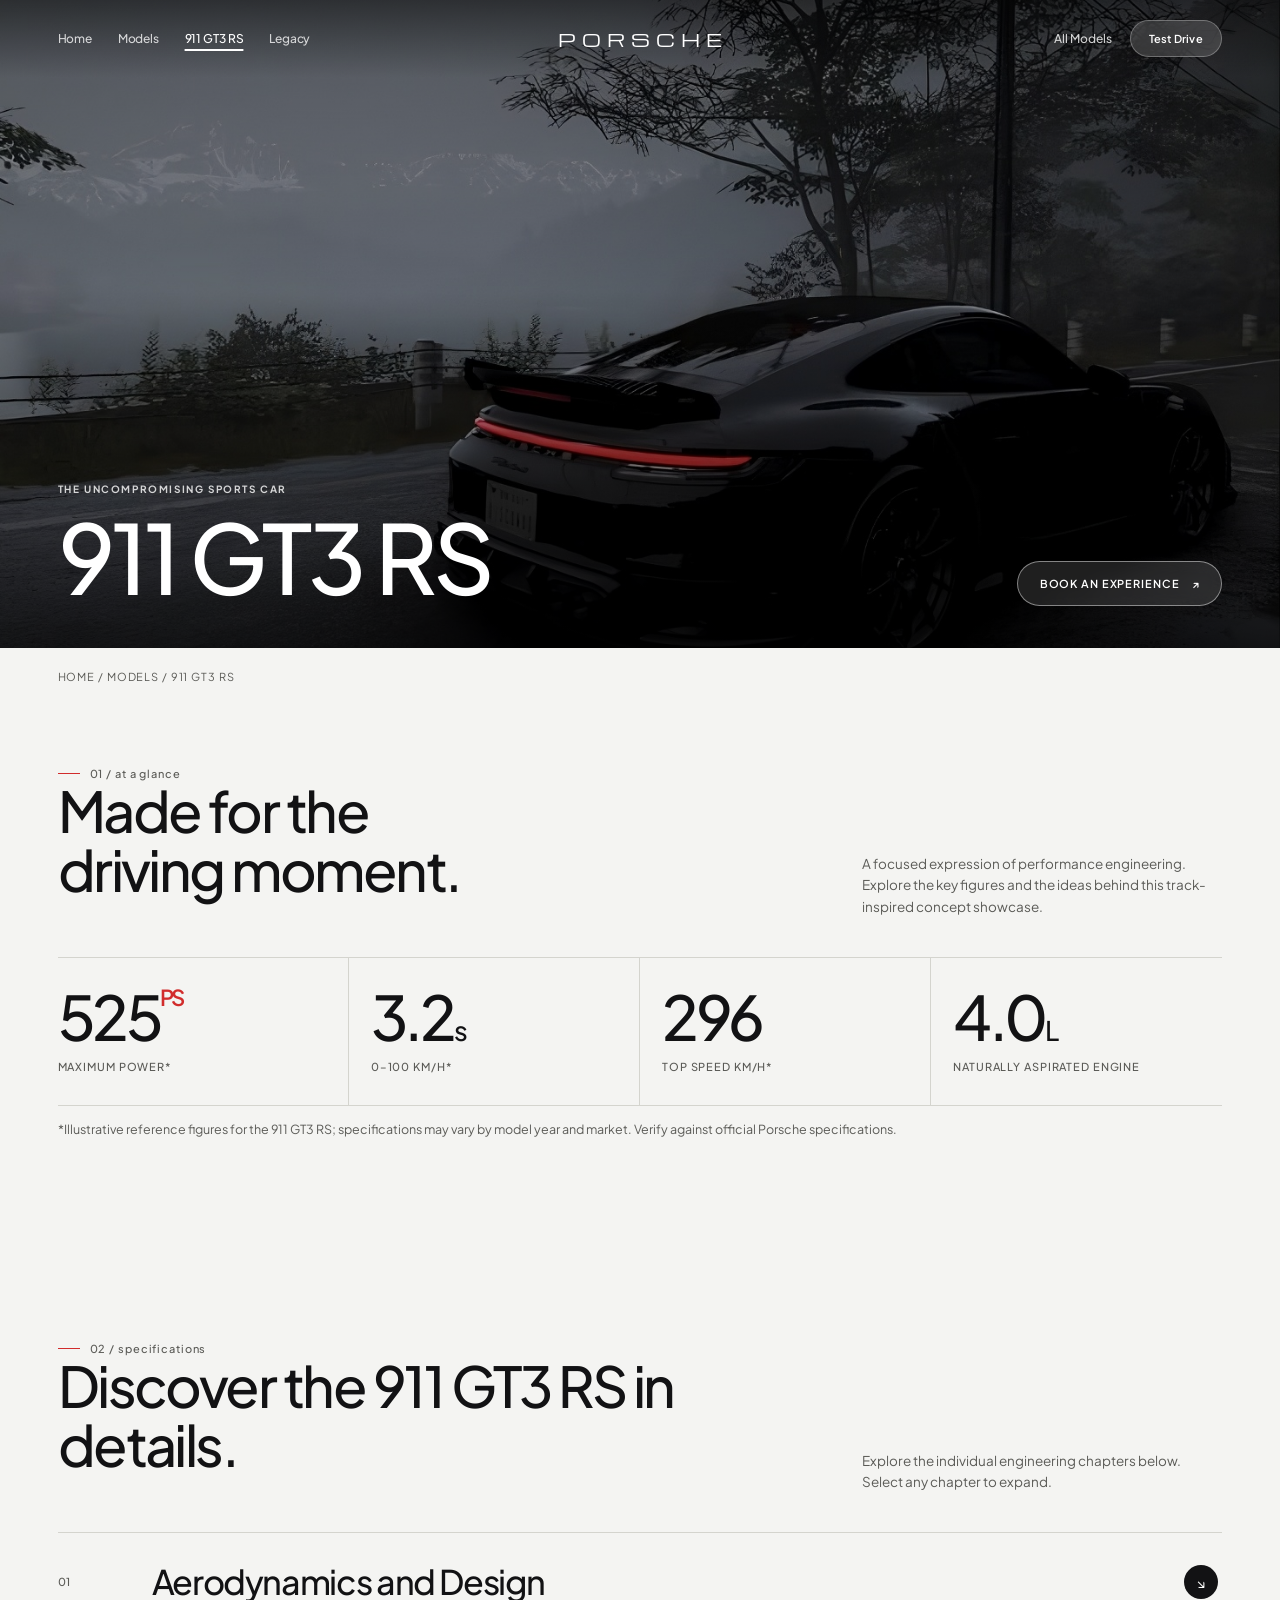
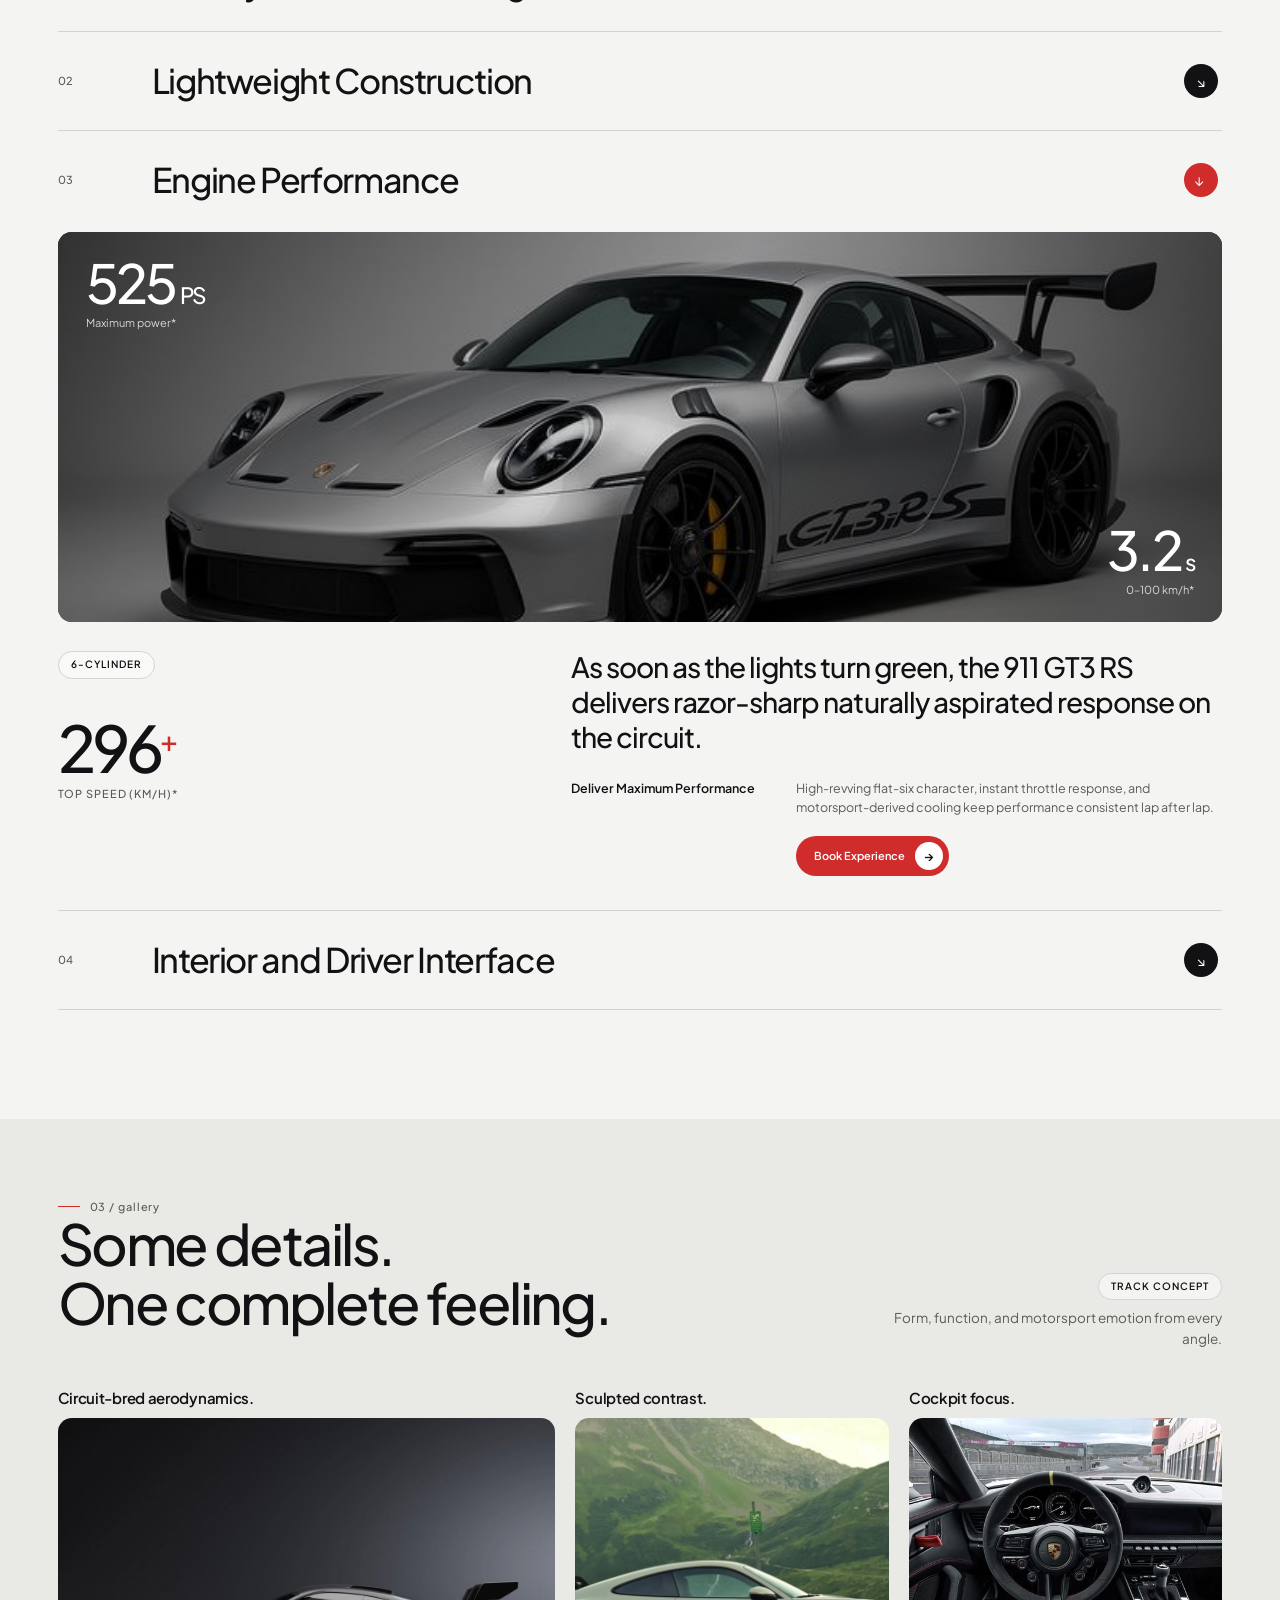
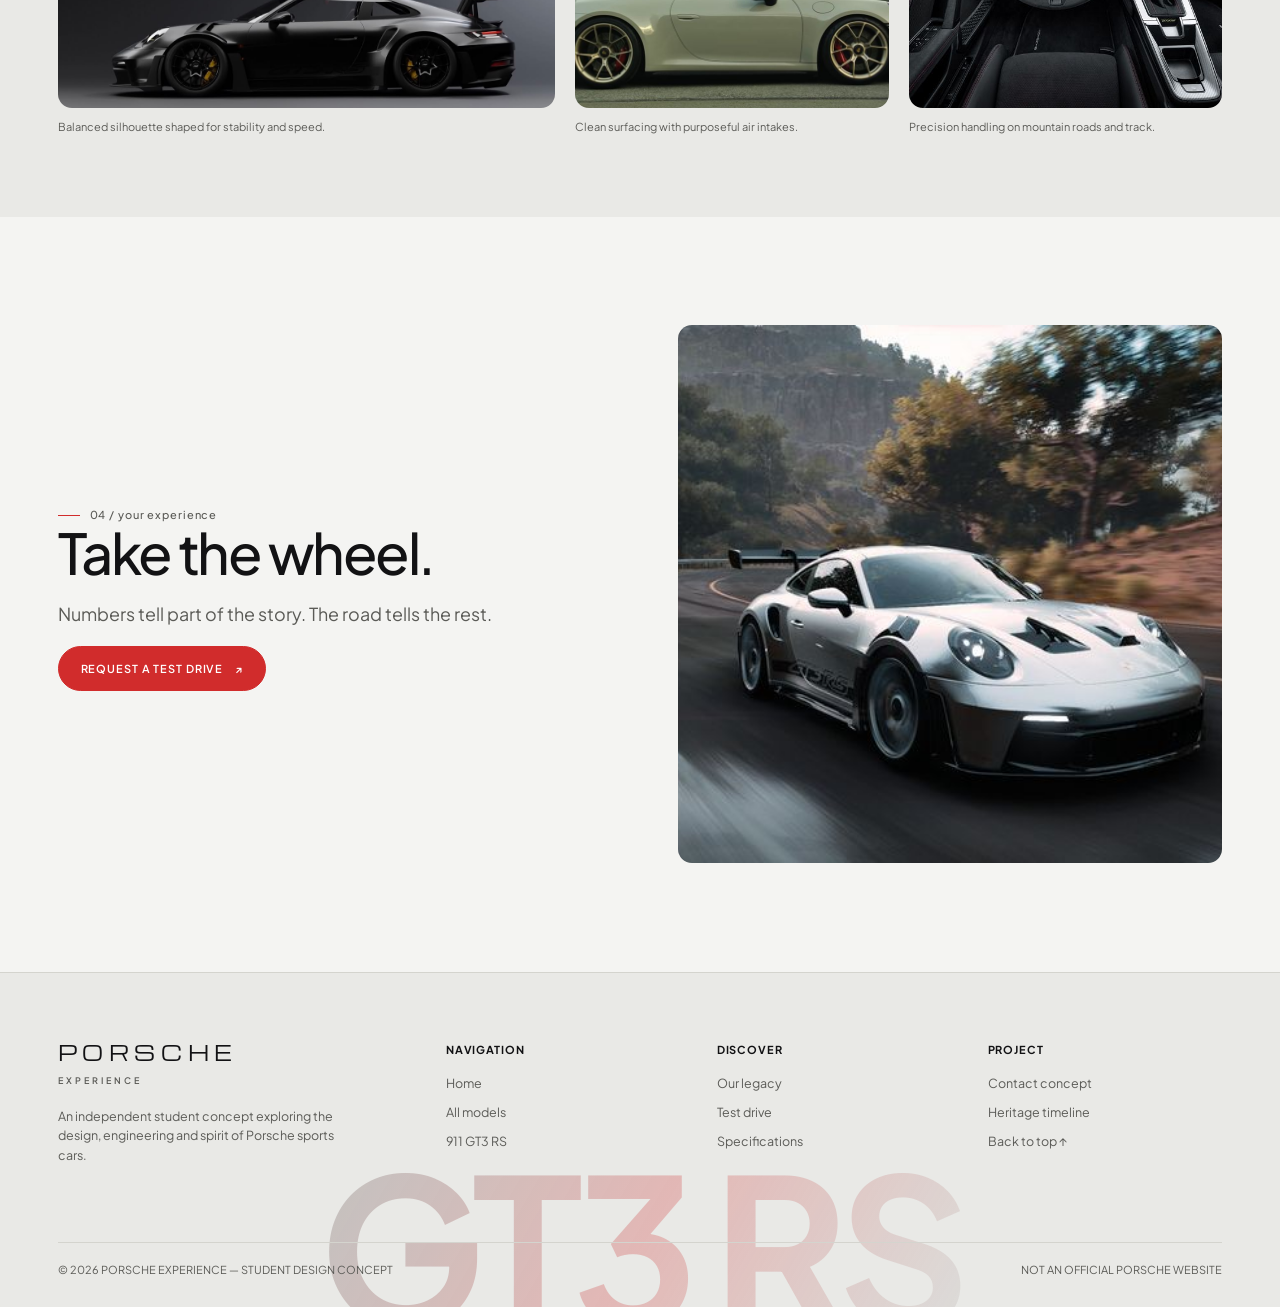
==== detail.html @ 3043c194 "first commit" ====
<!doctype html>
<html lang="en">

<head>
  <meta charset="utf-8">
  <meta name="viewport" content="width=device-width, initial-scale=1">
  <meta name="description" content="Explore the Porsche 911 GT3 RS concept showcase.">
  <title>911 GT3 RS — Porsche Experience</title>
  <link rel="preconnect" href="https://fonts.googleapis.com">
  <link rel="preconnect" href="https://fonts.gstatic.com" crossorigin>
  <link href="https://fonts.googleapis.com/css2?family=Michroma&family=Plus+Jakarta+Sans:wght@400;500;600;700&display=swap" rel="stylesheet">
  <link rel="stylesheet" href="css/style.css">
</head>

<body id="top">
  <header class="site-header site-header--overlay">
    <div class="container nav-inner">
      <nav class="nav-links" aria-label="Main navigation">
        <a href="index.html">Home</a>
        <a href="models.html">Models</a>
        <a href="detail.html" aria-current="page">911 GT3 RS</a>
        <a href="legacy.html">Legacy</a>
      </nav>
      <a class="brand" href="index.html" aria-label="Porsche Experience home">PORSCHE</a>
      <div class="nav-actions">
        <a class="nav-aux" href="models.html">All Models</a>
        <a class="nav-cta" href="test-drive.html">Test Drive</a>
      </div>
    </div>
  </header>

  <main>
    <section class="detail-hero">
      <img src="assets/car/thumbnail-911.jpeg"
        alt="Porsche 911 GT3 RS sports car">
      <div class="detail-hero-content">
        <div>
          <div class="eyebrow">The uncompromising sports car</div>
          <h1>911 GT3 RS</h1>
        </div>
        <a class="btn btn-outline-light" href="test-drive.html">Book an experience <span aria-hidden="true">↗</span></a>
      </div>
    </section>

    <div class="container breadcrumb">
      <a href="index.html">Home</a> / <a href="models.html">Models</a> / 911 GT3 RS
    </div>

    <section class="section-tight" id="specs">
      <div class="container">
        <div class="section-head">
          <div>
            <div class="kicker">01 / at a glance</div>
            <h2>Made for the<br>driving moment.</h2>
          </div>
          <p>A focused expression of performance engineering. Explore the key figures and the ideas behind this track-inspired concept showcase.</p>
        </div>

        <div class="spec-grid">
          <div class="spec">
            <div class="spec-value">525<sup>PS</sup></div>
            <div class="spec-label">Maximum power*</div>
          </div>
          <div class="spec">
            <div class="spec-value">3.2<span class="spec-unit">s</span></div>
            <div class="spec-label">0–100 km/h*</div>
          </div>
          <div class="spec">
            <div class="spec-value">296</div>
            <div class="spec-label">Top speed km/h*</div>
          </div>
          <div class="spec">
            <div class="spec-value">4.0<span class="spec-unit">L</span></div>
            <div class="spec-label">Naturally aspirated engine</div>
          </div>
        </div>
        <p class="small" style="margin-top:14px">*Illustrative reference figures for the 911 GT3 RS; specifications may vary by model year and market. Verify against official Porsche specifications.</p>
      </div>
    </section>

    <section class="section">
      <div class="container">
        <div class="section-head">
          <div>
            <div class="kicker">02 / specifications</div>
            <h2>Discover the 911 GT3 RS in details.</h2>
          </div>
          <p>Explore the individual engineering chapters below. Select any chapter to expand.</p>
        </div>

        <div class="chapter-list">
          <details class="chapter">
            <summary>
              <span class="chapter-num">01</span>
              <span class="chapter-title">Aerodynamics and Design</span>
              <span class="circle-link" aria-hidden="true">↘</span>
            </summary>
            <div class="chapter-body">
              <div class="chapter-split">
                <p>Purposeful surfaces, carefully managed airflow, and track-focused aerodynamic details work together to support stability and cornering confidence. Every line is shaped by function as much as form.</p>
                <img src="assets/car/911gt3.jpg"
                  alt="Sports car aerodynamics on open road">
              </div>
            </div>
          </details>

          <details class="chapter">
            <summary>
              <span class="chapter-num">02</span>
              <span class="chapter-title">Lightweight Construction</span>
              <span class="circle-link" aria-hidden="true">↘</span>
            </summary>
            <div class="chapter-body">
              <div class="chapter-split">
                <p>Weight-conscious engineering creates a direct, responsive connection between driver and chassis. Material choices balance structural rigidity with minimal mass.</p>
                <img src="assets/car/911gt3rs.jpg"
                  alt="Lightweight performance car exterior detail">
              </div>
            </div>
          </details>

          <details class="chapter" open>
            <summary>
              <span class="chapter-num">03</span>
              <span class="chapter-title">Engine Performance</span>
              <span class="circle-link" aria-hidden="true">↘</span>
            </summary>
            <div class="chapter-body">
              <div class="chapter-showcase-banner">
                <img src="assets/car/911.jpg"
                  alt="Porsche 911 GT3 RS performance showcase">
                <div class="banner-stat banner-stat--tl">
                  <div class="banner-stat-num">525<span>PS</span></div>
                  <div class="banner-stat-sub">Maximum power*</div>
                </div>
                <div class="banner-stat banner-stat--br">
                  <div class="banner-stat-num">3.2<span>s</span></div>
                  <div class="banner-stat-sub">0–100 km/h*</div>
                </div>
              </div>

              <div class="chapter-detail-grid">
                <div class="chapter-stat-col">
                  <div>
                    <span class="pill-tag">6-Cylinder</span>
                  </div>
                  <div>
                    <div class="big-metric">296<sup>+</sup></div>
                    <div class="spec-label">Top speed (km/h)*</div>
                  </div>
                </div>
                <div>
                  <h3 class="chapter-copy-headline">As soon as the lights turn green, the 911 GT3 RS delivers razor-sharp naturally aspirated response on the circuit.</h3>
                  <div class="chapter-copy-subgrid">
                    <div class="small" style="font-weight:600;color:var(--ink);">Deliver Maximum Performance</div>
                    <div>
                      <p>High-revving flat-six character, instant throttle response, and motorsport-derived cooling keep performance consistent lap after lap.</p>
                      <a class="btn-pill-arrow" href="test-drive.html">Book Experience <span class="badge-icon" aria-hidden="true">→</span></a>
                    </div>
                  </div>
                </div>
              </div>
            </div>
          </details>

          <details class="chapter">
            <summary>
              <span class="chapter-num">04</span>
              <span class="chapter-title">Interior and Driver Interface</span>
              <span class="circle-link" aria-hidden="true">↘</span>
            </summary>
            <div class="chapter-body">
              <div class="chapter-split">
                <p>A driver-focused cockpit places essential telemetry and drive-mode controls directly within reach, keeping attention where it belongs: on the apex.</p>
                  <img src="assets/car/interior.jpg"
                  alt="Sports car cockpit and steering wheel">
              </div>
            </div>
          </details>
        </div>
      </div>
    </section>

    <section class="section-tight section-surface">
      <div class="container">
        <div class="section-head">
          <div>
            <div class="kicker">03 / gallery</div>
            <h2>Some details.<br>One complete feeling.</h2>
          </div>
          <div style="text-align:right;">
            <span class="pill-tag">Track Concept</span>
            <p class="small" style="margin-top:8px;">Form, function, and motorsport emotion from every angle.</p>
          </div>
        </div>

        <div class="gallery-cards">
          <article class="gallery-card">
            <h3 class="gallery-card-title">Circuit-bred aerodynamics.</h3>
            <div class="gallery-media">
              <img src="assets/car/911gt3.jpg"
                alt="Porsche front three quarter view">
            </div>
            <p class="gallery-caption">Balanced silhouette shaped for stability and speed.</p>
          </article>

          <article class="gallery-card">
            <h3 class="gallery-card-title">Sculpted contrast.</h3>
            <div class="gallery-media">
              <img src="assets/car/911gt3rs.jpg"
                alt="Automotive bodywork detail">
            </div>
            <p class="gallery-caption">Clean surfacing with purposeful air intakes.</p>
          </article>

          <article class="gallery-card">
            <h3 class="gallery-card-title">Cockpit focus.</h3>
            <div class="gallery-media">
              <img src="assets/car/interior.jpg"
                alt="Sports car in motion">
            </div>
            <p class="gallery-caption">Precision handling on mountain roads and track.</p>
          </article>
        </div>
      </div>
    </section>

    <section class="section">
      <div class="container split">
        <div class="copy-block">
          <div class="kicker">04 / your experience</div>
          <h2>Take the wheel.</h2>
          <p class="lead">Numbers tell part of the story. The road tells the rest.</p>
          <a class="btn btn-red" href="test-drive.html">Request a test drive <span aria-hidden="true">↗</span></a>
        </div>
        <div class="split-image">
          <img src="assets/car/gt3rs.jpg"
            alt="Sports car on road">
        </div>
      </div>
    </section>
  </main>

  <footer class="site-footer">
    <div class="container">
      <div class="footer-top">
        <div>
          <div class="footer-brand">PORSCHE<span>EXPERIENCE</span></div>
          <p class="footer-about">An independent student concept exploring the design, engineering and spirit of Porsche sports cars.</p>
        </div>
        <div class="footer-col">
          <h4>Navigation</h4>
          <a href="index.html">Home</a>
          <a href="models.html">All models</a>
          <a href="detail.html">911 GT3 RS</a>
        </div>
        <div class="footer-col">
          <h4>Discover</h4>
          <a href="legacy.html">Our legacy</a>
          <a href="test-drive.html">Test drive</a>
          <a href="#specs">Specifications</a>
        </div>
        <div class="footer-col">
          <h4>Project</h4>
          <a href="test-drive.html">Contact concept</a>
          <a href="legacy.html">Heritage timeline</a>
          <a href="#top">Back to top ↑</a>
        </div>
      </div>
      <div class="footer-bottom">
        <span>© 2026 PORSCHE EXPERIENCE — STUDENT DESIGN CONCEPT</span>
        <span>NOT AN OFFICIAL PORSCHE WEBSITE</span>
      </div>
    </div>
    <div class="footer-watermark" aria-hidden="true">GT3 RS</div>
  </footer>
</body>

</html>
---- css/style.css ----
/* PORSCHE EXPERIENCE — Pure HTML5 + CSS3 Editorial System */
:root {
  --ink: #121214;
  --paper: #f4f4f2;
  --white: #ffffff;
  --surface: #e9e9e6;
  --surface-deep: #deded9;
  --muted: #5b5b57;
  --line: #d4d4ce;
  --red: #d12c2c;
  --red-hover: #b01e1e;
  --dark: #0e0e10;
  --container: 1380px;
  --gutter: clamp(20px, 4.5vw, 64px);
  --space: clamp(64px, 8.5vw, 118px);
  --radius-sm: 8px;
  --radius-md: 14px;
  --radius-lg: 18px;
  --font-sans: "Plus Jakarta Sans", -apple-system, BlinkMacSystemFont, "Segoe UI", Roboto, Helvetica, Arial, sans-serif;
  --font-brand: "Michroma", "Plus Jakarta Sans", Arial, sans-serif;
}

*,
*::before,
*::after {
  box-sizing: border-box;
}

html {
  scroll-behavior: smooth;
}

body {
  margin: 0;
  background: var(--paper);
  color: var(--ink);
  font-family: var(--font-sans);
  font-size: 15px;
  line-height: 1.58;
  -webkit-font-smoothing: antialiased;
  -moz-osx-font-smoothing: grayscale;
}

img {
  display: block;
  width: 100%;
  height: 100%;
  object-fit: cover;
}

a {
  color: inherit;
  text-decoration: none;
}

button,
input,
select,
textarea {
  font: inherit;
}

:focus-visible {
  outline: 2px solid var(--red);
  outline-offset: 3px;
}

.sr-only {
  position: absolute;
  width: 1px;
  height: 1px;
  padding: 0;
  margin: -1px;
  overflow: hidden;
  clip: rect(0, 0, 0, 0);
  white-space: nowrap;
  border: 0;
}

.container {
  width: min(100% - (var(--gutter) * 2), var(--container));
  margin-inline: auto;
}

/* Typography & Editorial Markers */
h1,
h2,
h3,
h4,
p {
  margin-top: 0;
}

h1,
h2,
h3 {
  font-weight: 500;
  letter-spacing: -0.045em;
  line-height: 1.04;
}

h1 {
  font-size: clamp(44px, 6.8vw, 96px);
  margin-bottom: 20px;
}

h2 {
  font-size: clamp(32px, 4.4vw, 58px);
  margin-bottom: 18px;
}

h3 {
  font-size: clamp(20px, 2.1vw, 28px);
  margin-bottom: 10px;
}

.lead {
  font-size: clamp(16px, 1.4vw, 19px);
  line-height: 1.52;
  max-width: 560px;
}

.small {
  font-size: 12.5px;
  color: var(--muted);
  line-height: 1.55;
}

.eyebrow {
  font-size: 10px;
  letter-spacing: 0.16em;
  text-transform: uppercase;
  color: var(--muted);
  font-weight: 700;
}

.kicker {
  display: inline-flex;
  align-items: center;
  gap: 10px;
  font-size: 11px;
  letter-spacing: 0.08em;
  text-transform: lowercase;
  color: var(--muted);
  font-weight: 500;
}

.kicker::before {
  content: "";
  width: 22px;
  height: 1px;
  background: var(--red);
}

.pill-tag {
  display: inline-flex;
  align-items: center;
  gap: 6px;
  padding: 5px 12px;
  border: 1px solid var(--line);
  border-radius: 99px;
  font-size: 10px;
  font-weight: 600;
  letter-spacing: 0.1em;
  text-transform: uppercase;
  color: var(--ink);
  background: rgba(255, 255, 255, 0.5);
}

.section {
  padding-block: var(--space);
}

.section-tight {
  padding-block: clamp(44px, 5.5vw, 76px);
}

.section-surface {
  background: var(--surface);
}

.section-head {
  display: flex;
  justify-content: space-between;
  align-items: flex-end;
  gap: 32px;
  margin-bottom: 40px;
}

.section-head p {
  max-width: 360px;
  margin: 0;
  color: var(--muted);
  font-size: 13.5px;
}

.section-meta-bar {
  display: flex;
  justify-content: space-between;
  align-items: center;
  gap: 16px;
  margin-bottom: 24px;
}

.rule {
  border: 0;
  border-top: 1px solid var(--line);
  margin: 0;
}

/* Header & Navigation (3-zone reference layout) */
.site-header {
  height: 78px;
  display: flex;
  align-items: center;
  z-index: 30;
  width: 100%;
}

.site-header--overlay {
  position: absolute;
  top: 0;
  left: 0;
  right: 0;
  background: linear-gradient(180deg, rgba(0, 0, 0, 0.45) 0%, transparent 100%);
  color: var(--white);
}

.site-header--light {
  position: sticky;
  top: 0;
  background: rgba(244, 244, 242, 0.9);
  backdrop-filter: blur(12px);
  -webkit-backdrop-filter: blur(12px);
  border-bottom: 1px solid var(--line);
  color: var(--ink);
}

.nav-inner {
  display: grid;
  grid-template-columns: 1fr auto 1fr;
  align-items: center;
  gap: 20px;
}

.nav-links {
  display: flex;
  align-items: center;
  gap: clamp(14px, 2vw, 26px);
}

.nav-links a {
  font-size: 12px;
  font-weight: 500;
  letter-spacing: -0.01em;
  opacity: 0.78;
  transition: opacity 0.2s, color 0.2s;
  white-space: nowrap;
}

.nav-links a:hover,
.nav-links a[aria-current="page"] {
  opacity: 1;
}

.site-header--light .nav-links a[aria-current="page"] {
  color: var(--red);
  font-weight: 600;
}

.site-header--overlay .nav-links a[aria-current="page"] {
  text-decoration: underline;
  text-underline-offset: 6px;
  text-decoration-thickness: 1.5px;
}

.brand {
  justify-self: center;
  font-family: var(--font-brand);
  font-size: clamp(14px, 1.5vw, 18px);
  font-weight: 400;
  letter-spacing: 0.34em;
  text-indent: 0.34em;
  text-transform: uppercase;
  white-space: nowrap;
  line-height: 1;
}

.nav-actions {
  justify-self: end;
  display: flex;
  align-items: center;
  gap: 18px;
}

.nav-aux {
  font-size: 12px;
  font-weight: 500;
  opacity: 0.8;
  transition: opacity 0.2s;
}

.nav-aux:hover {
  opacity: 1;
}

.nav-cta {
  display: inline-flex;
  align-items: center;
  gap: 8px;
  font-size: 11px;
  font-weight: 600;
  letter-spacing: 0.02em;
  padding: 9px 18px;
  border-radius: 99px;
  transition: background 0.2s, color 0.2s, border-color 0.2s;
  white-space: nowrap;
}

.site-header--overlay .nav-cta {
  background: rgba(255, 255, 255, 0.16);
  backdrop-filter: blur(10px);
  -webkit-backdrop-filter: blur(10px);
  border: 1px solid rgba(255, 255, 255, 0.28);
  color: var(--white);
}

.site-header--overlay .nav-cta:hover {
  background: var(--white);
  color: var(--ink);
}

.site-header--light .nav-cta {
  background: var(--ink);
  border: 1px solid var(--ink);
  color: var(--white);
}

.site-header--light .nav-cta:hover {
  background: var(--red);
  border-color: var(--red);
}

/* Buttons & Circular Badges */
.btn {
  display: inline-flex;
  align-items: center;
  justify-content: center;
  gap: 12px;
  padding: 13px 22px;
  border: 1px solid var(--ink);
  border-radius: 99px;
  font-size: 11px;
  letter-spacing: 0.08em;
  text-transform: uppercase;
  font-weight: 600;
  cursor: pointer;
  transition: background 0.2s, color 0.2s, border-color 0.2s, transform 0.2s;
}

.btn-dark {
  background: var(--ink);
  color: var(--white);
}

.btn-dark:hover {
  background: var(--red);
  border-color: var(--red);
}

.btn-outline-light {
  background: rgba(255, 255, 255, 0.12);
  backdrop-filter: blur(8px);
  -webkit-backdrop-filter: blur(8px);
  border-color: rgba(255, 255, 255, 0.45);
  color: var(--white);
}

.btn-outline-light:hover {
  background: var(--white);
  border-color: var(--white);
  color: var(--ink);
}

.btn-red {
  background: var(--red);
  border-color: var(--red);
  color: var(--white);
}

.btn-red:hover {
  background: var(--red-hover);
  border-color: var(--red-hover);
}

.btn-pill-arrow {
  display: inline-flex;
  align-items: center;
  gap: 10px;
  padding: 6px 6px 6px 18px;
  border-radius: 99px;
  font-size: 11px;
  font-weight: 600;
  background: var(--red);
  color: var(--white);
  transition: background 0.2s;
}

.btn-pill-arrow:hover {
  background: var(--red-hover);
}

.btn-pill-arrow .badge-icon {
  width: 28px;
  height: 28px;
  border-radius: 50%;
  background: var(--white);
  color: var(--ink);
  display: grid;
  place-items: center;
  font-size: 13px;
}

.text-link-light {
  display: inline-flex;
  align-items: center;
  gap: 8px;
  font-size: 12.5px;
  font-weight: 600;
  color: var(--white);
  padding-bottom: 4px;
  border-bottom: 1px solid rgba(255, 255, 255, 0.7);
  transition: border-color 0.2s, opacity 0.2s;
}

.text-link-light:hover {
  border-color: var(--white);
  opacity: 0.85;
}

.circle-link {
  width: 40px;
  height: 40px;
  border-radius: 50%;
  display: inline-grid;
  place-items: center;
  background: var(--ink);
  color: var(--white);
  font-size: 16px;
  flex-shrink: 0;
  transition: background 0.2s, transform 0.2s;
}

.circle-link:hover {
  background: var(--red);
  transform: rotate(45deg);
}

/* Home Hero (Reference Left Panel) */
.hero {
  position: relative;
  min-height: clamp(640px, 94svh, 880px);
  background: var(--dark);
  color: var(--white);
  overflow: hidden;
  display: flex;
  flex-direction: column;
  justify-content: space-between;
}

.hero > img,
.hero-video {
  position: absolute;
  inset: 0;
  width: 100%;
  height: 100%;
  object-fit: cover;
  object-position: center 56%;
  pointer-events: none;
  z-index: 0;
}

.hero::after {
  content: "";
  position: absolute;
  inset: 0;
  z-index: 1;
  background:
    linear-gradient(180deg, rgba(0, 0, 0, 0.48) 0%, rgba(0, 0, 0, 0.14) 42%, rgba(0, 0, 0, 0.86) 100%),
    linear-gradient(90deg, rgba(0, 0, 0, 0.5) 0%, transparent 62%);
}

.hero-inner {
  position: relative;
  z-index: 2;
  width: min(100% - (var(--gutter) * 2), var(--container));
  margin-inline: auto;
  padding: 112px 0 32px;
  flex: 1;
  display: flex;
  flex-direction: column;
  justify-content: space-between;
}

.hero-top {
  max-width: 680px;
}

.hero-top h1 {
  font-size: clamp(46px, 6.4vw, 88px);
  font-weight: 500;
  letter-spacing: -0.045em;
  line-height: 1.01;
  margin-bottom: 0;
}

.hero-mid {
  display: flex;
  align-items: flex-end;
  justify-content: space-between;
  gap: 32px;
  margin-top: auto;
  padding-top: 120px;
  padding-bottom: 24px;
}

.hero-subcopy {
  max-width: 340px;
  text-align: right;
  font-size: clamp(14px, 1.3vw, 17px);
  line-height: 1.45;
  color: rgba(255, 255, 255, 0.9);
  margin: 0;
}

.hero-bottom {
  display: grid;
  grid-template-columns: auto 1fr auto;
  align-items: center;
  gap: 24px;
  padding-top: 18px;
  border-top: 1px solid rgba(255, 255, 255, 0.25);
}

.hero-index {
  font-size: 11px;
  color: rgba(255, 255, 255, 0.72);
  letter-spacing: 0.04em;
}

.hero-bottom-note {
  justify-self: center;
  max-width: 340px;
  font-size: 11.5px;
  line-height: 1.45;
  color: rgba(255, 255, 255, 0.72);
  margin: 0;
}

.scroll-pill {
  display: inline-flex;
  align-items: center;
  gap: 10px;
  padding: 5px 5px 5px 14px;
  border: 1px solid rgba(255, 255, 255, 0.45);
  border-radius: 99px;
  font-size: 10px;
  font-weight: 600;
  letter-spacing: 0.08em;
  text-transform: uppercase;
  color: var(--white);
  transition: background 0.2s, color 0.2s;
}

.scroll-pill:hover {
  background: var(--white);
  color: var(--ink);
}

.scroll-pill span {
  width: 24px;
  height: 24px;
  border-radius: 50%;
  border: 1px solid currentColor;
  display: grid;
  place-items: center;
  font-size: 12px;
}

/* Updates / Spirit Editorial Split (Reference Section 2) */
.split-updates {
  display: grid;
  grid-template-columns: 1.02fr 0.98fr;
  gap: clamp(32px, 5vw, 72px);
  align-items: stretch;
}

.updates-left {
  display: flex;
  flex-direction: column;
  justify-content: space-between;
  gap: 36px;
}

.updates-left h2 {
  font-size: clamp(32px, 3.8vw, 52px);
  max-width: 480px;
}

.mini-features {
  display: grid;
  grid-template-columns: 1fr 1fr;
  gap: 24px;
  padding-top: 24px;
  border-top: 1px solid var(--line);
}

.mini-feature-icon {
  color: var(--red);
  font-size: 20px;
  margin-bottom: 12px;
  line-height: 1;
}

.mini-feature h3 {
  font-size: 17px;
  font-weight: 600;
  letter-spacing: -0.02em;
  margin-bottom: 6px;
}

.mini-feature p {
  font-size: 12.5px;
  color: var(--muted);
  margin: 0;
  line-height: 1.5;
}

.quote-photo-card {
  position: relative;
  min-height: 440px;
  border-radius: var(--radius-md);
  overflow: hidden;
  background: var(--dark);
}

.quote-photo-card > img {
  position: absolute;
  inset: 0;
}

.glass-quote {
  position: absolute;
  left: 18px;
  bottom: 18px;
  right: 18px;
  max-width: 340px;
  padding: 18px 20px;
  border-radius: var(--radius-sm);
  background: rgba(18, 18, 22, 0.72);
  backdrop-filter: blur(14px);
  -webkit-backdrop-filter: blur(14px);
  border: 1px solid rgba(255, 255, 255, 0.14);
  color: var(--white);
}

.glass-quote-mark {
  display: inline-grid;
  place-items: center;
  width: 24px;
  height: 24px;
  border-radius: 6px;
  background: var(--red);
  color: var(--white);
  font-size: 15px;
  font-weight: 700;
  margin-bottom: 10px;
}

.glass-quote p {
  font-size: 12.5px;
  line-height: 1.5;
  color: rgba(255, 255, 255, 0.92);
  margin-bottom: 10px;
}

.glass-quote cite {
  font-style: normal;
  font-size: 11px;
  color: rgba(255, 255, 255, 0.65);
}

/* Generic Split Section */
.split {
  display: grid;
  grid-template-columns: 1fr 1fr;
  gap: clamp(28px, 6vw, 84px);
  align-items: center;
}

.split-image {
  height: clamp(320px, 42vw, 560px);
  overflow: hidden;
  border-radius: var(--radius-md);
}

.split-image img {
  transition: transform 0.65s ease;
}

.split-image:hover img {
  transform: scale(1.03);
}

.copy-block {
  max-width: 540px;
}

.copy-block p {
  color: var(--muted);
  max-width: 470px;
}

/* 3-Column Principles / Features */
.feature-grid {
  display: grid;
  grid-template-columns: repeat(3, 1fr);
  gap: 24px;
}

.feature {
  border-top: 1px solid var(--line);
  padding-top: 20px;
}

.feature-icon {
  color: var(--red);
  font-size: 22px;
  margin-bottom: 22px;
}

.feature p {
  font-size: 13.5px;
  color: var(--muted);
  max-width: 320px;
  margin-bottom: 0;
}

/* Model Catalog & Cards */
.models-hero {
  min-height: clamp(480px, 68svh, 660px);
  position: relative;
  overflow: hidden;
  background: var(--dark);
  color: var(--white);
  display: flex;
  flex-direction: column;
  justify-content: flex-end;
}

.models-hero > img {
  position: absolute;
  inset: 0;
  object-position: center 55%;
}

.models-hero::after {
  content: "";
  position: absolute;
  inset: 0;
  background:
    linear-gradient(180deg, rgba(0, 0, 0, 0.48) 0%, rgba(0, 0, 0, 0.14) 45%, rgba(0, 0, 0, 0.84) 100%),
    linear-gradient(90deg, rgba(0, 0, 0, 0.48) 0%, transparent 62%);
}

.models-hero-inner {
  position: relative;
  z-index: 2;
  width: min(100% - (var(--gutter) * 2), var(--container));
  margin-inline: auto;
  padding: 120px 0 36px;
}

.models-hero-row {
  display: flex;
  justify-content: space-between;
  align-items: flex-end;
  gap: 32px;
  margin-bottom: 32px;
}

.models-hero-row h1 {
  margin: 8px 0 0;
  font-size: clamp(46px, 6.6vw, 92px);
}

.models-hero-row .eyebrow {
  color: rgba(255, 255, 255, 0.78);
}

.models-hero-copy {
  max-width: 360px;
  margin: 0;
  color: rgba(255, 255, 255, 0.85);
  font-size: 14.5px;
  line-height: 1.55;
  text-align: right;
}

.catalog-head {
  display: flex;
  justify-content: space-between;
  align-items: flex-end;
  gap: 28px;
  margin-bottom: 38px;
  flex-wrap: wrap;
}

.catalog-head h2 {
  margin-bottom: 0;
}

.filter-radio {
  position: absolute;
  width: 1px;
  height: 1px;
  opacity: 0;
  pointer-events: none;
}

.filter-row {
  display: flex;
  gap: 8px;
  flex-wrap: wrap;
}

.filter-pill {
  padding: 9px 17px;
  border: 1px solid var(--line);
  border-radius: 99px;
  font-size: 11px;
  font-weight: 600;
  letter-spacing: 0.06em;
  text-transform: uppercase;
  background: rgba(255, 255, 255, 0.55);
  cursor: pointer;
  transition: background 0.2s, color 0.2s, border-color 0.2s;
  user-select: none;
}

.filter-pill:hover {
  border-color: var(--ink);
}

#f-all:checked ~ .catalog-head label[for="f-all"],
#f-sports:checked ~ .catalog-head label[for="f-sports"],
#f-electric:checked ~ .catalog-head label[for="f-electric"],
#f-suv:checked ~ .catalog-head label[for="f-suv"] {
  background: var(--ink);
  color: var(--white);
  border-color: var(--ink);
}

#f-all:focus-visible ~ .catalog-head label[for="f-all"],
#f-sports:focus-visible ~ .catalog-head label[for="f-sports"],
#f-electric:focus-visible ~ .catalog-head label[for="f-electric"],
#f-suv:focus-visible ~ .catalog-head label[for="f-suv"] {
  outline: 2px solid var(--red);
  outline-offset: 2px;
}

#f-sports:checked ~ .model-grid .model-card:not([data-category="sports"]),
#f-electric:checked ~ .model-grid .model-card:not([data-category="electric"]),
#f-suv:checked ~ .model-grid .model-card:not([data-category="suv"]) {
  display: none;
}

.model-grid {
  display: grid;
  grid-template-columns: repeat(2, minmax(0, 1fr));
  gap: 52px 24px;
}

.model-card {
  min-width: 0;
}

.model-photo {
  height: clamp(240px, 30vw, 420px);
  overflow: hidden;
  background: var(--dark);
  border-radius: var(--radius-md);
  position: relative;
}

.model-photo::after {
  content: "";
  position: absolute;
  inset: 0;
  background: linear-gradient(180deg, rgba(0, 0, 0, 0.12) 0%, transparent 40%, rgba(0, 0, 0, 0.58) 100%);
  pointer-events: none;
}

.model-photo img {
  transition: transform 0.65s ease;
}

.model-card:hover .model-photo img {
  transform: scale(1.04);
}

.model-photo-badge {
  position: absolute;
  top: 16px;
  left: 16px;
  z-index: 2;
  padding: 6px 12px;
  border-radius: 99px;
  background: rgba(18, 18, 22, 0.62);
  backdrop-filter: blur(10px);
  -webkit-backdrop-filter: blur(10px);
  border: 1px solid rgba(255, 255, 255, 0.18);
  color: var(--white);
  font-size: 10px;
  font-weight: 600;
  letter-spacing: 0.08em;
  text-transform: uppercase;
}

.model-photo-chip {
  position: absolute;
  left: 18px;
  bottom: 16px;
  z-index: 2;
  color: rgba(255, 255, 255, 0.92);
  font-size: 12px;
  font-weight: 500;
  letter-spacing: -0.01em;
}

.model-photo .banner-stat {
  z-index: 2;
  color: var(--white);
}

.model-meta {
  display: flex;
  justify-content: space-between;
  align-items: flex-start;
  gap: 20px;
  padding-top: 16px;
  border-top: 1px solid var(--line);
  margin-top: 16px;
}

.model-meta p {
  font-size: 13px;
  color: var(--muted);
  margin: 6px 0 0;
  max-width: 520px;
}

.model-title {
  font-size: clamp(26px, 2.8vw, 38px);
  letter-spacing: -0.045em;
  margin: 0;
}

.model-index {
  font-size: 10px;
  color: var(--muted);
  letter-spacing: 0.12em;
  text-transform: uppercase;
  font-weight: 600;
}

.model-card.wide {
  grid-column: 1 / -1;
}

.model-card.wide .model-photo {
  height: clamp(300px, 44vw, 540px);
}

.model-card.wide .model-meta {
  align-items: center;
}

/* Subpage Intro */
.page-intro {
  padding: clamp(44px, 6vw, 84px) 0 44px;
}

.page-intro .intro-row {
  display: flex;
  justify-content: space-between;
  align-items: flex-end;
  gap: 40px;
  margin-top: 12px;
}

.page-intro .lead {
  max-width: 420px;
  color: var(--muted);
  margin-bottom: 8px;
}

/* Detail Hero */
.detail-hero {
  min-height: clamp(500px, 72svh, 700px);
  position: relative;
  overflow: hidden;
  background: var(--dark);
  color: var(--white);
  display: flex;
  align-items: flex-end;
}

.detail-hero > img {
  position: absolute;
  inset: 0;
}

.detail-hero::after {
  content: "";
  position: absolute;
  inset: 0;
  background: linear-gradient(180deg, rgba(0, 0, 0, 0.45) 0%, rgba(0, 0, 0, 0.15) 45%, rgba(0, 0, 0, 0.8) 100%);
}

.detail-hero-content {
  position: relative;
  z-index: 2;
  width: min(100% - (var(--gutter) * 2), var(--container));
  margin-inline: auto;
  padding: 120px 0 42px;
  display: flex;
  justify-content: space-between;
  align-items: flex-end;
  gap: 30px;
}

.detail-hero h1 {
  font-size: clamp(48px, 7.5vw, 108px);
  margin: 8px 0 0;
}

.detail-hero .eyebrow {
  color: rgba(255, 255, 255, 0.8);
}

.breadcrumb {
  font-size: 11px;
  letter-spacing: 0.08em;
  text-transform: uppercase;
  color: var(--muted);
  padding: 20px 0 0;
}

.breadcrumb a:hover {
  color: var(--red);
}

/* Spec Grid */
.spec-grid {
  display: grid;
  grid-template-columns: repeat(4, 1fr);
  border-top: 1px solid var(--line);
  border-bottom: 1px solid var(--line);
}

.spec {
  padding: 28px 22px 30px 0;
  border-right: 1px solid var(--line);
}

.spec:not(:first-child) {
  padding-left: 22px;
}

.spec:last-child {
  border-right: 0;
}

.spec-value {
  font-size: clamp(38px, 4.8vw, 64px);
  font-weight: 500;
  letter-spacing: -0.055em;
  line-height: 1;
  margin-bottom: 10px;
}

.spec-value sup {
  font-size: 0.36em;
  color: var(--red);
  vertical-align: top;
  font-weight: 600;
}

.spec-unit {
  font-size: 0.44em;
  letter-spacing: -0.02em;
}

.spec-label {
  font-size: 11px;
  text-transform: uppercase;
  letter-spacing: 0.08em;
  color: var(--muted);
  font-weight: 500;
}

/* Accordion Chapters (Reference Center Panel) */
.chapter-list {
  border-top: 1px solid var(--line);
}

.chapter {
  border-bottom: 1px solid var(--line);
}

.chapter summary {
  list-style: none;
  cursor: pointer;
  display: grid;
  grid-template-columns: 76px 1fr 38px;
  align-items: center;
  gap: 18px;
  padding: 22px 0;
}

.chapter summary::-webkit-details-marker {
  display: none;
}

.chapter-num {
  font-size: 11px;
  color: var(--muted);
  font-weight: 500;
}

.chapter-title {
  font-size: clamp(20px, 2.8vw, 34px);
  font-weight: 500;
  letter-spacing: -0.04em;
}

.chapter summary .circle-link {
  width: 34px;
  height: 34px;
  font-size: 14px;
}

.chapter[open] summary .circle-link {
  background: var(--red);
  transform: rotate(45deg);
}

.chapter-body {
  padding: 4px 0 34px;
}

.chapter-split {
  display: grid;
  grid-template-columns: 1fr 1fr;
  gap: 32px;
  padding-left: 94px;
  align-items: center;
}

.chapter-split p {
  color: var(--muted);
  font-size: 14px;
  margin: 0;
}

.chapter-split img {
  height: 250px;
  border-radius: var(--radius-md);
}

/* Reference Feature Showcase Card inside Open Chapter */
.chapter-showcase-banner {
  position: relative;
  height: clamp(260px, 34vw, 390px);
  border-radius: var(--radius-md);
  overflow: hidden;
  background: var(--dark);
  color: var(--white);
  margin-bottom: 28px;
}

.chapter-showcase-banner > img {
  position: absolute;
  inset: 0;
}

.chapter-showcase-banner::after {
  content: "";
  position: absolute;
  inset: 0;
  background: linear-gradient(120deg, rgba(0, 0, 0, 0.52) 0%, rgba(0, 0, 0, 0.1) 50%, rgba(0, 0, 0, 0.62) 100%);
}

.banner-stat {
  position: absolute;
  z-index: 2;
}

.banner-stat--tl {
  top: 24px;
  left: 28px;
}

.banner-stat--br {
  right: 28px;
  bottom: 24px;
  text-align: right;
}

.banner-stat-num {
  font-size: clamp(34px, 4.2vw, 56px);
  font-weight: 500;
  letter-spacing: -0.05em;
  line-height: 1;
}

.banner-stat-num span {
  font-size: 0.42em;
  font-weight: 500;
  margin-left: 4px;
}

.banner-stat-sub {
  font-size: 11px;
  color: rgba(255, 255, 255, 0.78);
  margin-top: 4px;
}

.chapter-detail-grid {
  display: grid;
  grid-template-columns: 0.85fr 1.15fr;
  gap: 32px;
  align-items: start;
}

.chapter-stat-col {
  display: flex;
  flex-direction: column;
  justify-content: space-between;
  gap: 36px;
}

.big-metric {
  font-size: clamp(44px, 5vw, 68px);
  font-weight: 500;
  letter-spacing: -0.055em;
  line-height: 1;
  margin-bottom: 6px;
}

.big-metric sup {
  font-size: 0.45em;
  color: var(--red);
  vertical-align: super;
}

.chapter-copy-headline {
  font-size: clamp(20px, 2.2vw, 28px);
  font-weight: 500;
  letter-spacing: -0.035em;
  line-height: 1.24;
  margin-bottom: 24px;
}

.chapter-copy-subgrid {
  display: grid;
  grid-template-columns: 0.65fr 1.35fr;
  gap: 20px;
  align-items: start;
}

.chapter-copy-subgrid p {
  font-size: 12.5px;
  color: var(--muted);
  margin-bottom: 18px;
}

/* Gallery Grid (Reference Section 4) */
.gallery-cards {
  display: grid;
  grid-template-columns: 1.35fr 0.85fr 0.85fr;
  gap: 20px;
}

.gallery-card-title {
  font-size: 15px;
  font-weight: 600;
  letter-spacing: -0.02em;
  margin-bottom: 12px;
}

.gallery-media {
  position: relative;
  height: 290px;
  border-radius: var(--radius-md);
  overflow: hidden;
  background: var(--dark);
}

.gallery-media img {
  transition: transform 0.6s ease;
}

.gallery-card:hover .gallery-media img {
  transform: scale(1.04);
}

.gallery-red-badge {
  position: absolute;
  top: 50%;
  left: 50%;
  transform: translate(-50%, -50%);
  width: 48px;
  height: 48px;
  border-radius: 50%;
  background: var(--red);
  color: var(--white);
  display: grid;
  place-items: center;
  font-size: 18px;
  box-shadow: 0 10px 24px rgba(0, 0, 0, 0.28);
  transition: transform 0.2s, background 0.2s;
}

.gallery-card:hover .gallery-red-badge {
  transform: translate(-50%, -50%) scale(1.08);
  background: var(--red-hover);
}

.gallery-caption {
  font-size: 11px;
  color: var(--muted);
  margin-top: 10px;
}

/* Legacy Hero & Timeline */
.legacy-hero {
  min-height: clamp(520px, 75svh, 700px);
  position: relative;
  background: var(--dark);
  color: var(--white);
  display: flex;
  align-items: flex-end;
  overflow: hidden;
}

.legacy-hero > img {
  position: absolute;
  inset: 0;
}

.legacy-hero::after {
  content: "";
  position: absolute;
  inset: 0;
  background: linear-gradient(180deg, rgba(0, 0, 0, 0.45) 0%, rgba(0, 0, 0, 0.14) 45%, rgba(0, 0, 0, 0.8) 100%);
}

.legacy-hero .container {
  position: relative;
  z-index: 2;
  padding-block: 120px 48px;
}

.legacy-hero .eyebrow {
  color: rgba(255, 255, 255, 0.82);
  margin-bottom: 10px;
}

.legacy-hero p {
  max-width: 480px;
  color: rgba(255, 255, 255, 0.88);
}

.quote-block {
  padding: clamp(64px, 9vw, 118px) 0;
  text-align: center;
}

.quote-block blockquote {
  font-size: clamp(28px, 4.5vw, 58px);
  font-weight: 500;
  line-height: 1.08;
  letter-spacing: -0.045em;
  max-width: 960px;
  margin: 18px auto;
}

.quote-block cite {
  font-size: 10px;
  font-style: normal;
  letter-spacing: 0.15em;
  text-transform: uppercase;
  color: var(--muted);
}

.timeline {
  border-top: 1px solid var(--line);
}

.timeline-item {
  display: grid;
  grid-template-columns: 120px 1fr 1fr;
  gap: 30px;
  padding: 30px 0;
  border-bottom: 1px solid var(--line);
  align-items: start;
}

.timeline-year {
  font-size: 14px;
  color: var(--red);
  font-weight: 700;
}

.timeline-item img {
  height: 230px;
  border-radius: var(--radius-md);
}

.timeline-item p {
  color: var(--muted);
  font-size: 13.5px;
  max-width: 420px;
}

/* Form Layout (Test Drive) */
.form-layout {
  display: grid;
  grid-template-columns: 0.8fr 1.2fr;
  gap: clamp(36px, 7vw, 96px);
  align-items: start;
}

.form-aside {
  position: sticky;
  top: 104px;
}

.form-aside img {
  height: 400px;
  border-radius: var(--radius-md);
  margin-top: 24px;
}

.form-panel {
  background: var(--white);
  padding: clamp(24px, 4vw, 50px);
  border-radius: var(--radius-md);
  border: 1px solid var(--line);
}

.form-section-title {
  font-size: 10px;
  text-transform: uppercase;
  letter-spacing: 0.15em;
  color: var(--red);
  font-weight: 700;
  margin: 0 0 24px;
}

.form-grid {
  display: grid;
  grid-template-columns: 1fr 1fr;
  gap: 24px 18px;
}

.field {
  display: flex;
  flex-direction: column;
  gap: 8px;
}

.field.full {
  grid-column: 1 / -1;
}

.field label {
  font-size: 10px;
  text-transform: uppercase;
  letter-spacing: 0.1em;
  font-weight: 700;
}

.field input,
.field select,
.field textarea {
  width: 100%;
  border: 0;
  border-bottom: 1px solid #c9c9c4;
  background: transparent;
  padding: 12px 2px;
  color: var(--ink);
  border-radius: 0;
  transition: border-color 0.2s;
}

.field input:focus,
.field select:focus,
.field textarea:focus {
  border-color: var(--red);
  outline: none;
}

.field input:focus-visible,
.field select:focus-visible,
.field textarea:focus-visible {
  box-shadow: 0 2px 0 0 var(--red);
}

.field textarea {
  min-height: 90px;
  resize: vertical;
}

.field input::placeholder,
.field textarea::placeholder {
  color: #8c8c87;
}

.form-note {
  font-size: 11.5px;
  color: var(--muted);
  margin: 18px 0 24px;
}

.form-status {
  display: none;
  padding: 14px 18px;
  margin-bottom: 24px;
  border-radius: var(--radius-sm);
  background: #edf5ef;
  border: 1px solid #b8d8be;
  color: #1c4d27;
  font-size: 13px;
}

.form-status:target {
  display: block;
}

.contact-strip {
  display: grid;
  grid-template-columns: 1fr;
  gap: 18px;
  border-top: 1px solid var(--line);
  padding-top: 22px;
  margin-top: 32px;
}

.contact-strip p {
  font-size: 12.5px;
  color: var(--muted);
  margin: 5px 0 0;
}

/* Light Architectural Footer with Subtle Watermark (Reference Right Panel) */
.site-footer {
  position: relative;
  overflow: hidden;
  background: var(--surface);
  color: var(--ink);
  border-top: 1px solid var(--line);
  padding: 64px 0 28px;
}

.footer-top {
  position: relative;
  z-index: 2;
  display: grid;
  grid-template-columns: 1.5fr 1fr 1fr 1fr;
  gap: 36px;
  padding-bottom: 64px;
}

.footer-brand {
  font-family: var(--font-brand);
  font-size: 20px;
  letter-spacing: 0.28em;
  text-transform: uppercase;
}

.footer-brand span {
  display: block;
  font-family: var(--font-sans);
  font-size: 9px;
  letter-spacing: 0.34em;
  font-weight: 600;
  color: var(--muted);
  margin-top: 6px;
}

.footer-about {
  max-width: 290px;
  color: var(--muted);
  font-size: 12.5px;
  margin-top: 18px;
}

.footer-col h4 {
  font-size: 11px;
  letter-spacing: 0.08em;
  text-transform: uppercase;
  color: var(--ink);
  font-weight: 700;
  margin: 4px 0 16px;
}

.footer-col a {
  display: block;
  font-size: 12.5px;
  color: var(--muted);
  margin: 9px 0;
  transition: color 0.2s;
}

.footer-col a:hover {
  color: var(--red);
}

.footer-watermark {
  position: absolute;
  left: 50%;
  bottom: -24px;
  transform: translateX(-50%);
  font-family: var(--font-sans);
  font-size: clamp(72px, 16vw, 220px);
  font-weight: 700;
  letter-spacing: -0.05em;
  line-height: 0.85;
  background: linear-gradient(
    120deg,
    rgba(18, 18, 20, 0.18) 0%,
    rgba(209, 44, 44, 0.26) 50%,
    rgba(18, 18, 20, 0.06) 100%
  );
  -webkit-background-clip: text;
  background-clip: text;
  color: transparent;
  -webkit-text-fill-color: transparent;
  white-space: nowrap;
  pointer-events: none;
  user-select: none;
  z-index: 1;
}

.footer-bottom {
  position: relative;
  z-index: 2;
  border-top: 1px solid var(--line);
  padding-top: 18px;
  display: flex;
  justify-content: space-between;
  gap: 20px;
  color: var(--muted);
  font-size: 11px;
}

/* Responsive Breakpoints */
@media (max-width: 960px) {
  .split-updates,
  .chapter-detail-grid,
  .chapter-split {
    grid-template-columns: 1fr;
  }

  .chapter-split {
    padding-left: 0;
  }

  .gallery-cards {
    grid-template-columns: 1fr 1fr;
  }

  .gallery-card:first-child {
    grid-column: 1 / -1;
  }

  .chapter-copy-subgrid {
    grid-template-columns: 1fr;
  }
}

@media (max-width: 800px) {
  .site-header {
    height: auto;
    min-height: 68px;
  }

  .nav-inner {
    grid-template-columns: 1fr auto;
    padding-block: 14px;
    gap: 12px 16px;
  }

  .brand {
    justify-self: start;
    order: 1;
  }

  .nav-actions {
    order: 2;
  }

  .nav-aux {
    display: none;
  }

  .nav-links {
    grid-column: 1 / -1;
    order: 3;
    justify-content: space-between;
    gap: 12px;
    padding-top: 10px;
    border-top: 1px solid rgba(128, 128, 128, 0.25);
    overflow-x: auto;
  }

  .hero-inner {
    padding-top: 144px;
  }

  .hero-mid {
    flex-direction: column;
    align-items: flex-start;
    padding-top: 64px;
  }

  .hero-subcopy {
    text-align: left;
  }

  .hero-bottom {
    grid-template-columns: 1fr;
    gap: 14px;
  }

  .hero-bottom-note {
    justify-self: start;
  }

  .split,
  .feature-grid,
  .form-layout {
    grid-template-columns: 1fr;
  }

  .section-head,
  .page-intro .intro-row,
  .detail-hero-content,
  .models-hero-row,
  .model-card.wide .model-meta {
    flex-direction: column;
    align-items: flex-start;
  }

  .models-hero-copy {
    text-align: left;
  }

  .models-hero-inner {
    padding-top: 150px;
  }

  .detail-hero-content {
    padding-top: 150px;
  }

  .legacy-hero .container {
    padding-top: 150px;
  }

  .spec-grid {
    grid-template-columns: repeat(2, 1fr);
  }

  .spec:nth-child(2) {
    border-right: 0;
  }

  .spec:nth-child(n + 3) {
    border-top: 1px solid var(--line);
  }

  .spec:nth-child(3) {
    padding-left: 0;
  }

  .timeline-item {
    grid-template-columns: 76px 1fr;
    gap: 16px;
  }

  .timeline-item img,
  .timeline-item .timeline-copy {
    grid-column: 2;
  }

  .form-aside {
    position: static;
  }

  .footer-top {
    grid-template-columns: 1fr 1fr;
  }
}

@media (max-width: 560px) {
  :root {
    --gutter: 20px;
  }

  .mini-features,
  .model-grid,
  .gallery-cards,
  .form-grid {
    grid-template-columns: 1fr;
  }

  .model-card.wide {
    grid-column: auto;
  }

  .model-card.wide .model-meta {
    max-width: 100%;
  }

  .chapter summary {
    grid-template-columns: 36px 1fr 34px;
    gap: 10px;
  }

  .footer-top {
    grid-template-columns: 1fr;
    gap: 28px;
  }

  .footer-bottom {
    flex-direction: column;
  }
}
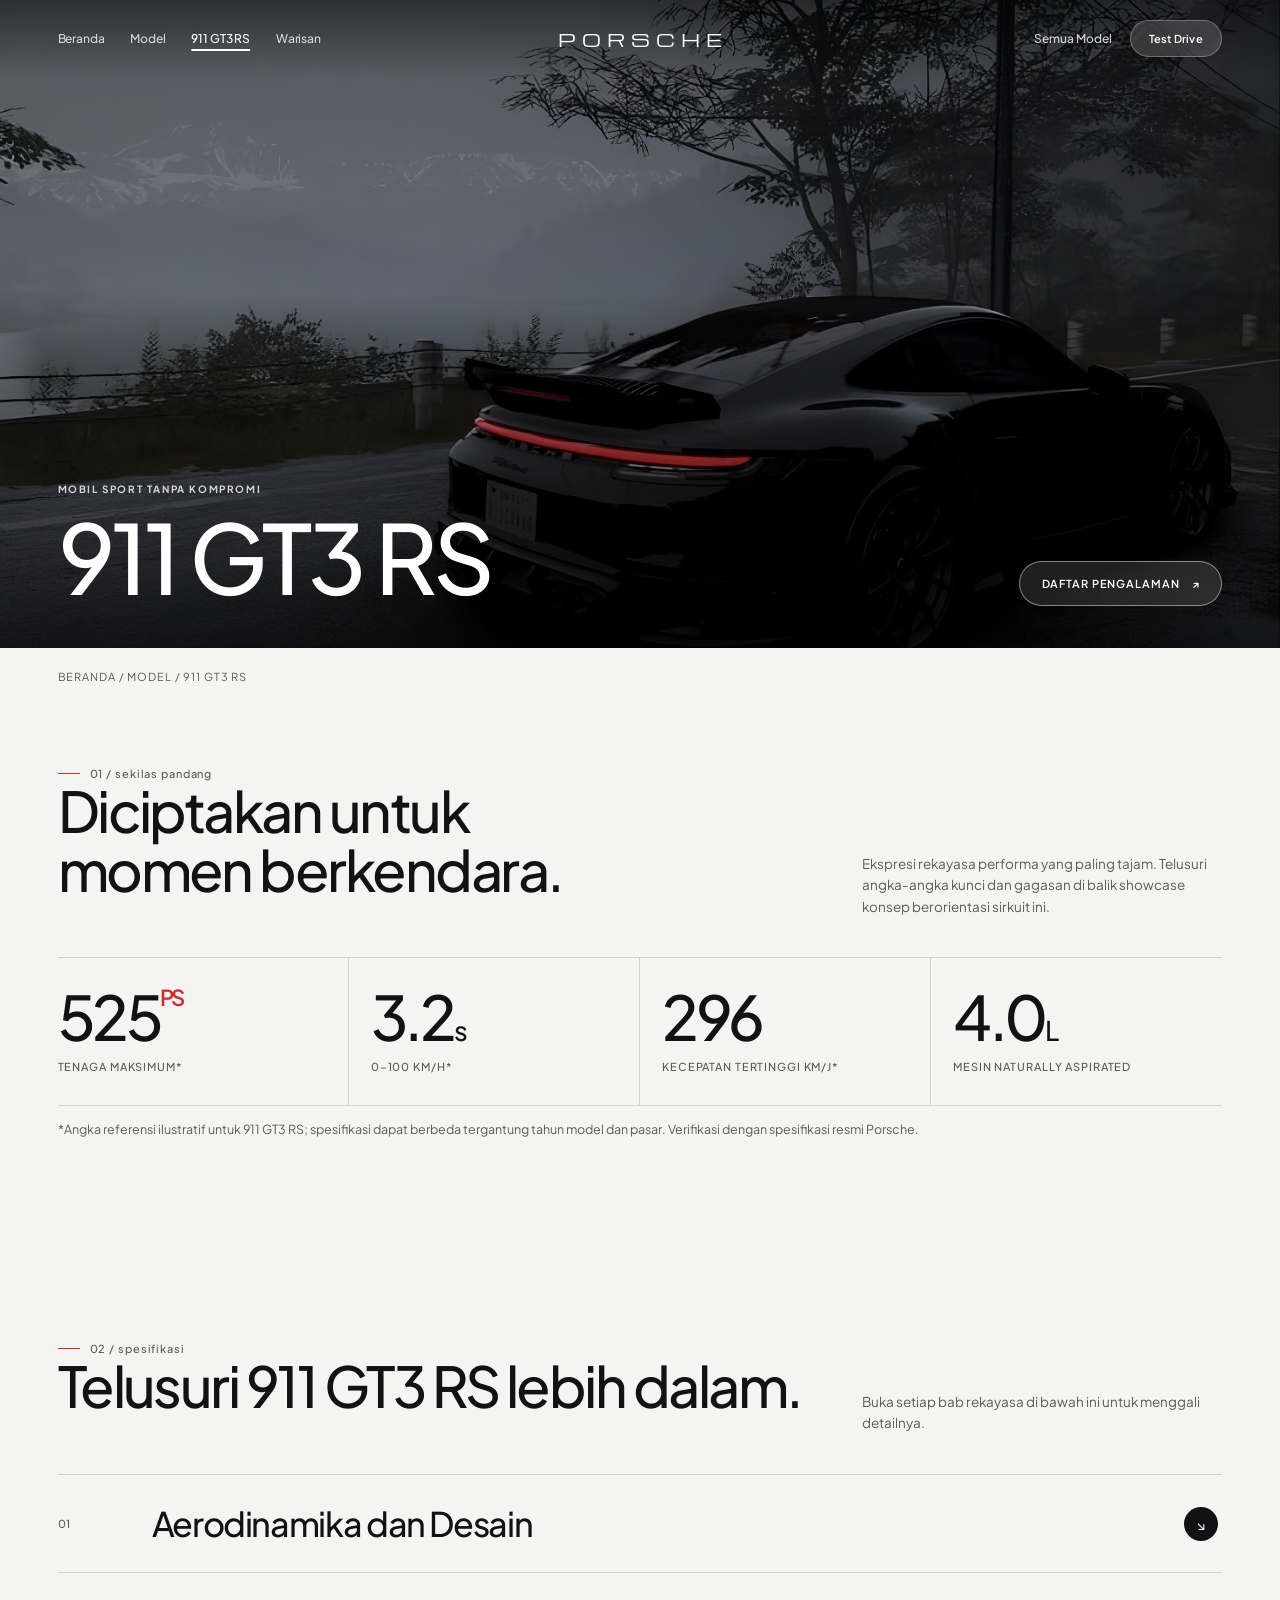
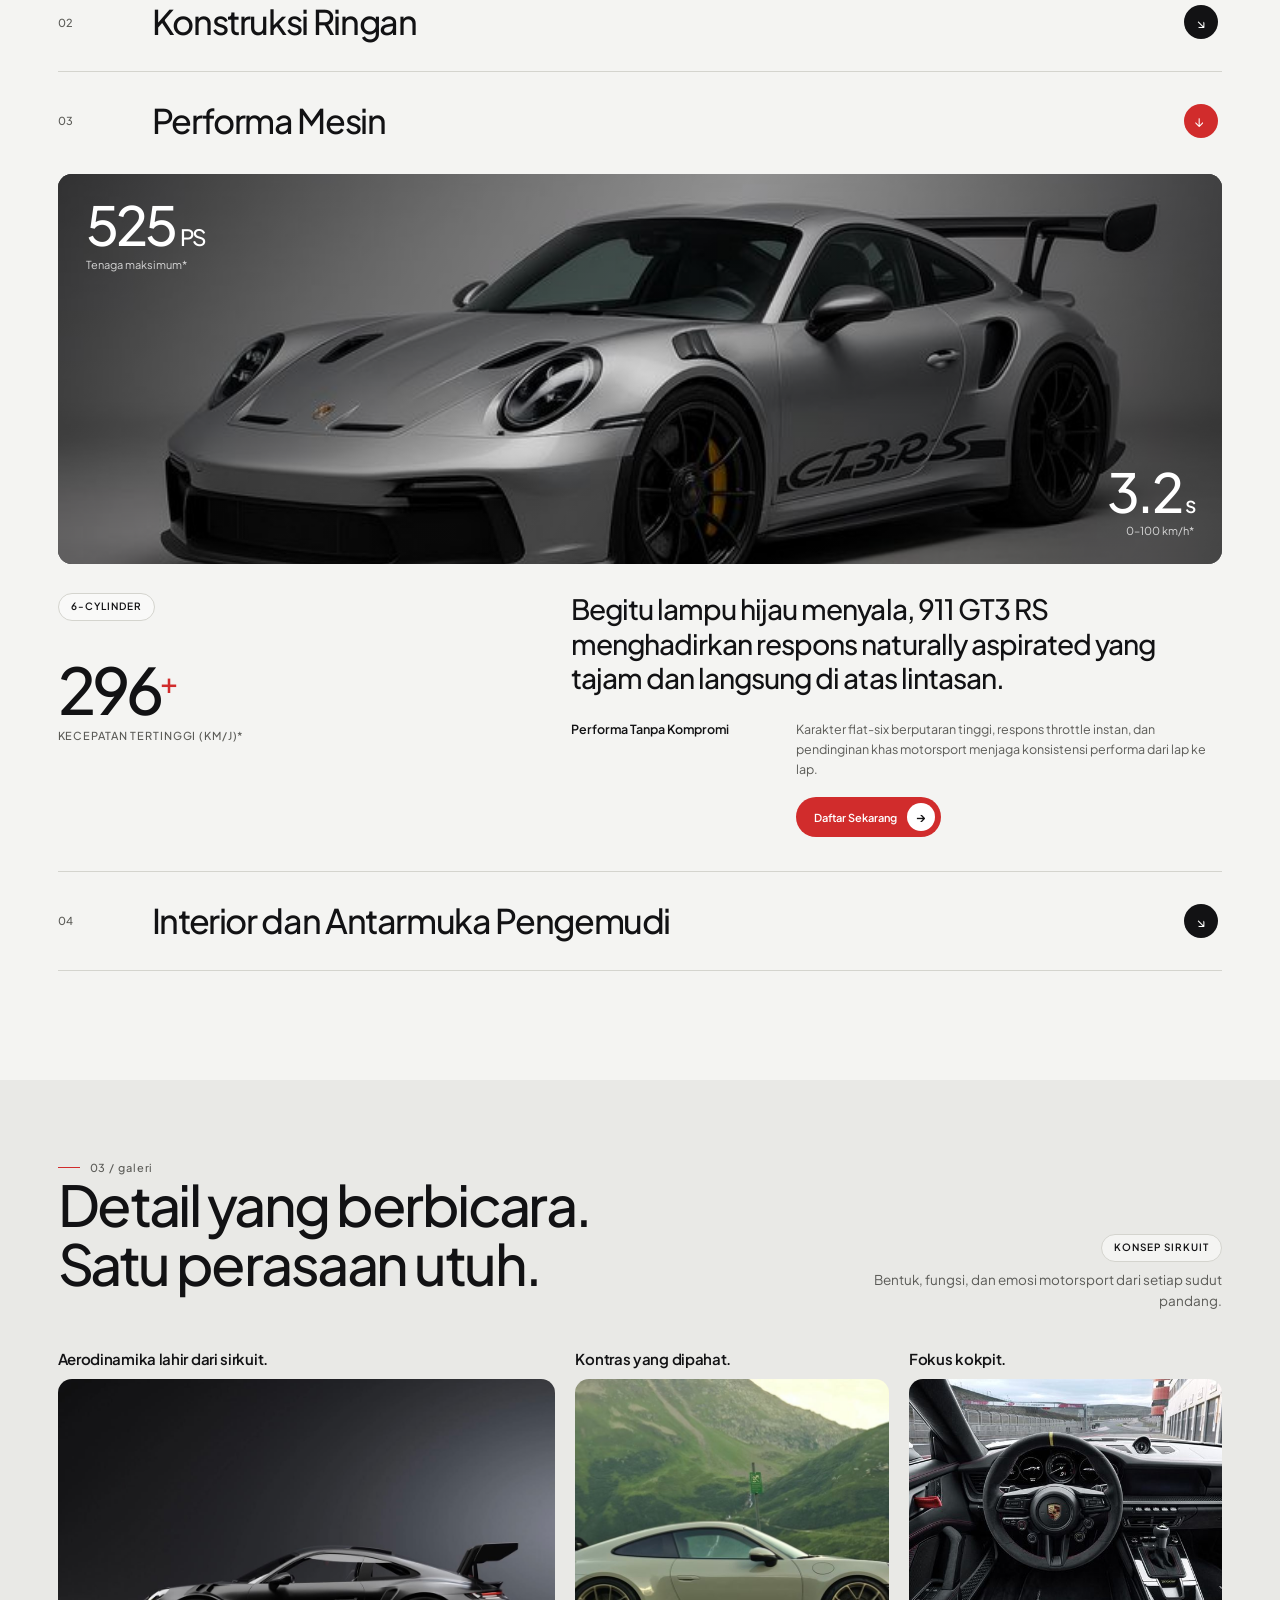
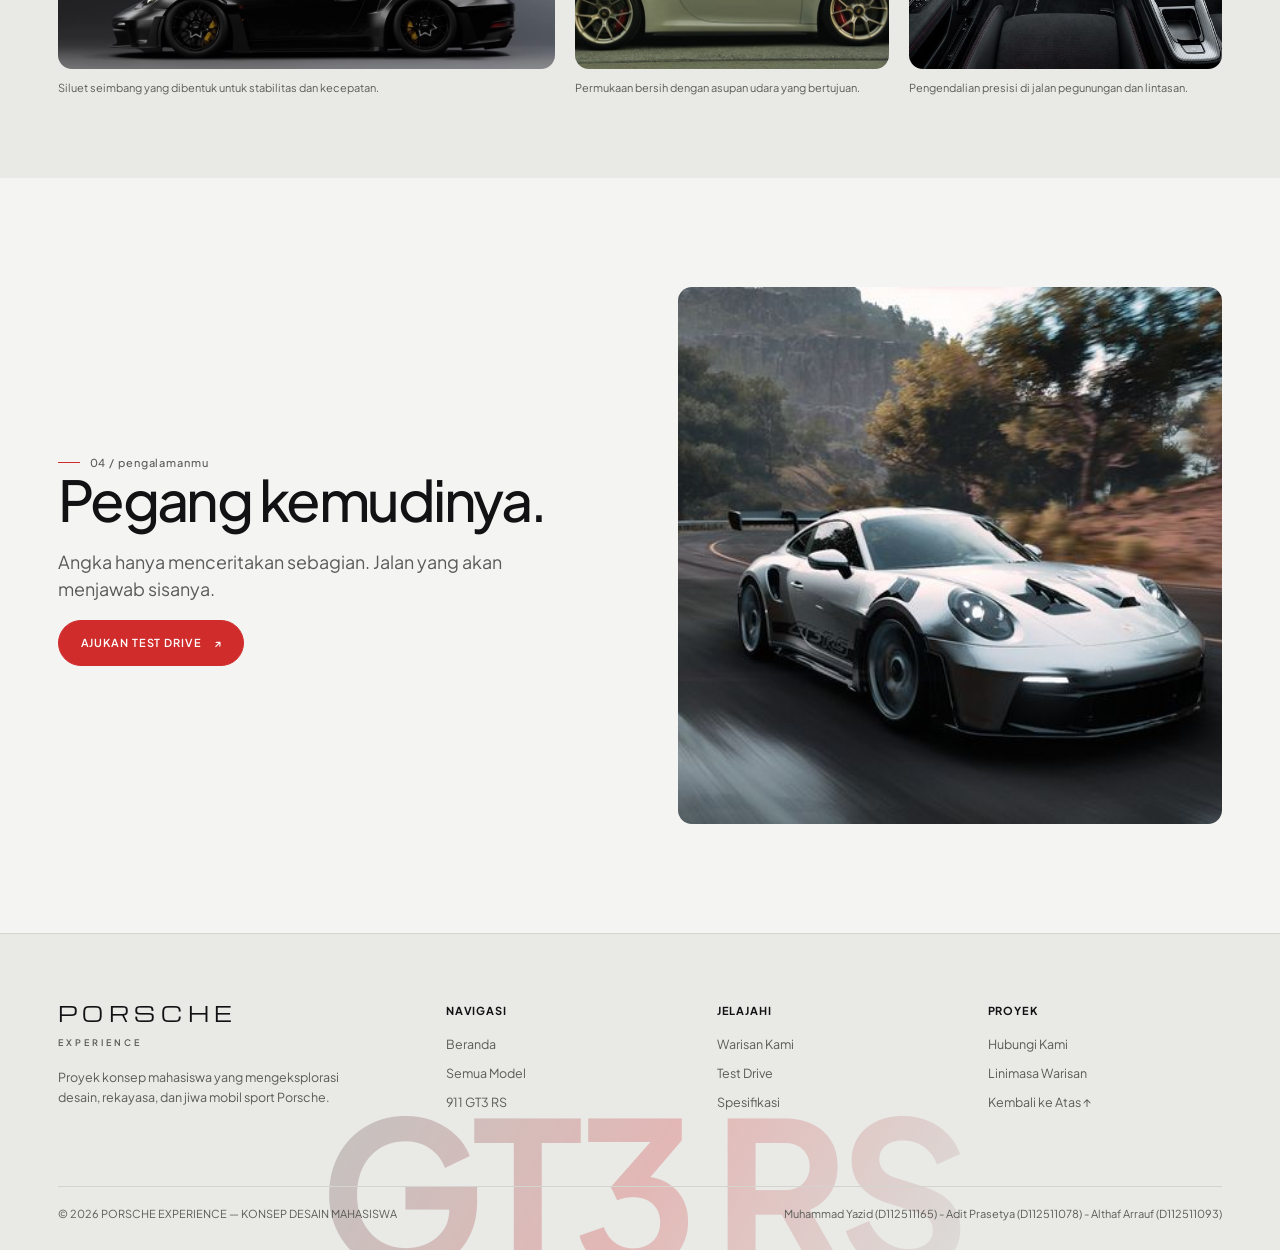
==== commit 1b5d139d: "update tipis" ====
--- a/detail.html
+++ b/detail.html
@@ -4,7 +4,7 @@
 <head>
   <meta charset="utf-8">
   <meta name="viewport" content="width=device-width, initial-scale=1">
-  <meta name="description" content="Explore the Porsche 911 GT3 RS concept showcase.">
+  <meta name="description" content="Jelajahi showcase konsep Porsche 911 GT3 RS.">
   <title>911 GT3 RS — Porsche Experience</title>
   <link rel="preconnect" href="https://fonts.googleapis.com">
   <link rel="preconnect" href="https://fonts.gstatic.com" crossorigin>
@@ -16,14 +16,14 @@
   <header class="site-header site-header--overlay">
     <div class="container nav-inner">
       <nav class="nav-links" aria-label="Main navigation">
-        <a href="index.html">Home</a>
-        <a href="models.html">Models</a>
+        <a href="index.html">Beranda</a>
+        <a href="models.html">Model</a>
         <a href="detail.html" aria-current="page">911 GT3 RS</a>
-        <a href="legacy.html">Legacy</a>
+        <a href="legacy.html">Warisan</a>
       </nav>
       <a class="brand" href="index.html" aria-label="Porsche Experience home">PORSCHE</a>
       <div class="nav-actions">
-        <a class="nav-aux" href="models.html">All Models</a>
+        <a class="nav-aux" href="models.html">Semua Model</a>
         <a class="nav-cta" href="test-drive.html">Test Drive</a>
       </div>
     </div>
@@ -35,31 +35,31 @@
         alt="Porsche 911 GT3 RS sports car">
       <div class="detail-hero-content">
         <div>
-          <div class="eyebrow">The uncompromising sports car</div>
+          <div class="eyebrow">Mobil sport tanpa kompromi</div>
           <h1>911 GT3 RS</h1>
         </div>
-        <a class="btn btn-outline-light" href="test-drive.html">Book an experience <span aria-hidden="true">↗</span></a>
+        <a class="btn btn-outline-light" href="test-drive.html">Daftar Pengalaman <span aria-hidden="true">↗</span></a>
       </div>
     </section>
 
     <div class="container breadcrumb">
-      <a href="index.html">Home</a> / <a href="models.html">Models</a> / 911 GT3 RS
+      <a href="index.html">Beranda</a> / <a href="models.html">Model</a> / 911 GT3 RS
     </div>
 
     <section class="section-tight" id="specs">
       <div class="container">
         <div class="section-head">
           <div>
-            <div class="kicker">01 / at a glance</div>
-            <h2>Made for the<br>driving moment.</h2>
-          </div>
-          <p>A focused expression of performance engineering. Explore the key figures and the ideas behind this track-inspired concept showcase.</p>
+            <div class="kicker">01 / sekilas pandang</div>
+            <h2>Diciptakan untuk<br>momen berkendara.</h2>
+          </div>
+          <p>Ekspresi rekayasa performa yang paling tajam. Telusuri angka-angka kunci dan gagasan di balik showcase konsep berorientasi sirkuit ini.</p>
         </div>
 
         <div class="spec-grid">
           <div class="spec">
             <div class="spec-value">525<sup>PS</sup></div>
-            <div class="spec-label">Maximum power*</div>
+            <div class="spec-label">Tenaga maksimum*</div>
           </div>
           <div class="spec">
             <div class="spec-value">3.2<span class="spec-unit">s</span></div>
@@ -67,14 +67,14 @@
           </div>
           <div class="spec">
             <div class="spec-value">296</div>
-            <div class="spec-label">Top speed km/h*</div>
+            <div class="spec-label">Kecepatan tertinggi km/j*</div>
           </div>
           <div class="spec">
             <div class="spec-value">4.0<span class="spec-unit">L</span></div>
-            <div class="spec-label">Naturally aspirated engine</div>
-          </div>
-        </div>
-        <p class="small" style="margin-top:14px">*Illustrative reference figures for the 911 GT3 RS; specifications may vary by model year and market. Verify against official Porsche specifications.</p>
+            <div class="spec-label">Mesin naturally aspirated</div>
+          </div>
+        </div>
+        <p class="small" style="margin-top:14px">*Angka referensi ilustratif untuk 911 GT3 RS; spesifikasi dapat berbeda tergantung tahun model dan pasar. Verifikasi dengan spesifikasi resmi Porsche.</p>
       </div>
     </section>
 
@@ -82,22 +82,22 @@
       <div class="container">
         <div class="section-head">
           <div>
-            <div class="kicker">02 / specifications</div>
-            <h2>Discover the 911 GT3 RS in details.</h2>
-          </div>
-          <p>Explore the individual engineering chapters below. Select any chapter to expand.</p>
+            <div class="kicker">02 / spesifikasi</div>
+            <h2>Telusuri 911 GT3 RS lebih dalam.</h2>
+          </div>
+          <p>Buka setiap bab rekayasa di bawah ini untuk menggali detailnya.</p>
         </div>
 
         <div class="chapter-list">
           <details class="chapter">
             <summary>
               <span class="chapter-num">01</span>
-              <span class="chapter-title">Aerodynamics and Design</span>
+              <span class="chapter-title">Aerodinamika dan Desain</span>
               <span class="circle-link" aria-hidden="true">↘</span>
             </summary>
             <div class="chapter-body">
               <div class="chapter-split">
-                <p>Purposeful surfaces, carefully managed airflow, and track-focused aerodynamic details work together to support stability and cornering confidence. Every line is shaped by function as much as form.</p>
+                <p>Permukaan yang terencana, aliran udara yang terkelola dengan cermat, dan detail aerodinamika berorientasi sirkuit bekerja bersama untuk mendukung stabilitas dan kepercayaan diri di tikungan. Setiap garis dibentuk oleh fungsi sebanyak bentuk.</p>
                 <img src="assets/car/911gt3.jpg"
                   alt="Sports car aerodynamics on open road">
               </div>
@@ -107,12 +107,12 @@
           <details class="chapter">
             <summary>
               <span class="chapter-num">02</span>
-              <span class="chapter-title">Lightweight Construction</span>
+              <span class="chapter-title">Konstruksi Ringan</span>
               <span class="circle-link" aria-hidden="true">↘</span>
             </summary>
             <div class="chapter-body">
               <div class="chapter-split">
-                <p>Weight-conscious engineering creates a direct, responsive connection between driver and chassis. Material choices balance structural rigidity with minimal mass.</p>
+                <p>Rekayasa berbasis bobot menciptakan koneksi yang langsung dan responsif antara pengemudi dan sasis. Pilihan material menyeimbangkan kekakuan struktural dengan bobot minimal.</p>
                 <img src="assets/car/911gt3rs.jpg"
                   alt="Lightweight performance car exterior detail">
               </div>
@@ -122,7 +122,7 @@
           <details class="chapter" open>
             <summary>
               <span class="chapter-num">03</span>
-              <span class="chapter-title">Engine Performance</span>
+              <span class="chapter-title">Performa Mesin</span>
               <span class="circle-link" aria-hidden="true">↘</span>
             </summary>
             <div class="chapter-body">
@@ -131,7 +131,7 @@
                   alt="Porsche 911 GT3 RS performance showcase">
                 <div class="banner-stat banner-stat--tl">
                   <div class="banner-stat-num">525<span>PS</span></div>
-                  <div class="banner-stat-sub">Maximum power*</div>
+                  <div class="banner-stat-sub">Tenaga maksimum*</div>
                 </div>
                 <div class="banner-stat banner-stat--br">
                   <div class="banner-stat-num">3.2<span>s</span></div>
@@ -146,16 +146,16 @@
                   </div>
                   <div>
                     <div class="big-metric">296<sup>+</sup></div>
-                    <div class="spec-label">Top speed (km/h)*</div>
+                    <div class="spec-label">Kecepatan tertinggi (km/j)*</div>
                   </div>
                 </div>
                 <div>
-                  <h3 class="chapter-copy-headline">As soon as the lights turn green, the 911 GT3 RS delivers razor-sharp naturally aspirated response on the circuit.</h3>
+                  <h3 class="chapter-copy-headline">Begitu lampu hijau menyala, 911 GT3 RS menghadirkan respons naturally aspirated yang tajam dan langsung di atas lintasan.</h3>
                   <div class="chapter-copy-subgrid">
-                    <div class="small" style="font-weight:600;color:var(--ink);">Deliver Maximum Performance</div>
+                    <div class="small" style="font-weight:600;color:var(--ink);">Performa Tanpa Kompromi</div>
                     <div>
-                      <p>High-revving flat-six character, instant throttle response, and motorsport-derived cooling keep performance consistent lap after lap.</p>
-                      <a class="btn-pill-arrow" href="test-drive.html">Book Experience <span class="badge-icon" aria-hidden="true">→</span></a>
+                      <p>Karakter flat-six berputaran tinggi, respons throttle instan, dan pendinginan khas motorsport menjaga konsistensi performa dari lap ke lap.</p>
+                      <a class="btn-pill-arrow" href="test-drive.html">Daftar Sekarang <span class="badge-icon" aria-hidden="true">→</span></a>
                     </div>
                   </div>
                 </div>
@@ -166,12 +166,12 @@
           <details class="chapter">
             <summary>
               <span class="chapter-num">04</span>
-              <span class="chapter-title">Interior and Driver Interface</span>
+              <span class="chapter-title">Interior dan Antarmuka Pengemudi</span>
               <span class="circle-link" aria-hidden="true">↘</span>
             </summary>
             <div class="chapter-body">
               <div class="chapter-split">
-                <p>A driver-focused cockpit places essential telemetry and drive-mode controls directly within reach, keeping attention where it belongs: on the apex.</p>
+                <p>Kokpit yang berpusat pada pengemudi menempatkan telemetri penting dan kontrol mode berkendara tepat dalam jangkauan, menjaga fokus di tempat yang seharusnya: pada setiap tikungan.</p>
                   <img src="assets/car/interior.jpg"
                   alt="Sports car cockpit and steering wheel">
               </div>
@@ -185,41 +185,41 @@
       <div class="container">
         <div class="section-head">
           <div>
-            <div class="kicker">03 / gallery</div>
-            <h2>Some details.<br>One complete feeling.</h2>
+            <div class="kicker">03 / galeri</div>
+            <h2>Detail yang berbicara.<br>Satu perasaan utuh.</h2>
           </div>
           <div style="text-align:right;">
-            <span class="pill-tag">Track Concept</span>
-            <p class="small" style="margin-top:8px;">Form, function, and motorsport emotion from every angle.</p>
+            <span class="pill-tag">Konsep Sirkuit</span>
+            <p class="small" style="margin-top:8px;">Bentuk, fungsi, dan emosi motorsport dari setiap sudut pandang.</p>
           </div>
         </div>
 
         <div class="gallery-cards">
           <article class="gallery-card">
-            <h3 class="gallery-card-title">Circuit-bred aerodynamics.</h3>
+            <h3 class="gallery-card-title">Aerodinamika lahir dari sirkuit.</h3>
             <div class="gallery-media">
               <img src="assets/car/911gt3.jpg"
                 alt="Porsche front three quarter view">
             </div>
-            <p class="gallery-caption">Balanced silhouette shaped for stability and speed.</p>
+            <p class="gallery-caption">Siluet seimbang yang dibentuk untuk stabilitas dan kecepatan.</p>
           </article>
 
           <article class="gallery-card">
-            <h3 class="gallery-card-title">Sculpted contrast.</h3>
+            <h3 class="gallery-card-title">Kontras yang dipahat.</h3>
             <div class="gallery-media">
               <img src="assets/car/911gt3rs.jpg"
                 alt="Automotive bodywork detail">
             </div>
-            <p class="gallery-caption">Clean surfacing with purposeful air intakes.</p>
+            <p class="gallery-caption">Permukaan bersih dengan asupan udara yang bertujuan.</p>
           </article>
 
           <article class="gallery-card">
-            <h3 class="gallery-card-title">Cockpit focus.</h3>
+            <h3 class="gallery-card-title">Fokus kokpit.</h3>
             <div class="gallery-media">
               <img src="assets/car/interior.jpg"
                 alt="Sports car in motion">
             </div>
-            <p class="gallery-caption">Precision handling on mountain roads and track.</p>
+            <p class="gallery-caption">Pengendalian presisi di jalan pegunungan dan lintasan.</p>
           </article>
         </div>
       </div>
@@ -228,10 +228,10 @@
     <section class="section">
       <div class="container split">
         <div class="copy-block">
-          <div class="kicker">04 / your experience</div>
-          <h2>Take the wheel.</h2>
-          <p class="lead">Numbers tell part of the story. The road tells the rest.</p>
-          <a class="btn btn-red" href="test-drive.html">Request a test drive <span aria-hidden="true">↗</span></a>
+          <div class="kicker">04 / pengalamanmu</div>
+          <h2>Pegang kemudinya.</h2>
+          <p class="lead">Angka hanya menceritakan sebagian. Jalan yang akan menjawab sisanya.</p>
+          <a class="btn btn-red" href="test-drive.html">Ajukan Test Drive <span aria-hidden="true">↗</span></a>
         </div>
         <div class="split-image">
           <img src="assets/car/gt3rs.jpg"
@@ -246,30 +246,30 @@
       <div class="footer-top">
         <div>
           <div class="footer-brand">PORSCHE<span>EXPERIENCE</span></div>
-          <p class="footer-about">An independent student concept exploring the design, engineering and spirit of Porsche sports cars.</p>
+          <p class="footer-about">Proyek konsep mahasiswa yang mengeksplorasi desain, rekayasa, dan jiwa mobil sport Porsche.</p>
         </div>
         <div class="footer-col">
-          <h4>Navigation</h4>
-          <a href="index.html">Home</a>
-          <a href="models.html">All models</a>
+          <h4>Navigasi</h4>
+          <a href="index.html">Beranda</a>
+          <a href="models.html">Semua Model</a>
           <a href="detail.html">911 GT3 RS</a>
         </div>
         <div class="footer-col">
-          <h4>Discover</h4>
-          <a href="legacy.html">Our legacy</a>
-          <a href="test-drive.html">Test drive</a>
-          <a href="#specs">Specifications</a>
+          <h4>Jelajahi</h4>
+          <a href="legacy.html">Warisan Kami</a>
+          <a href="test-drive.html">Test Drive</a>
+          <a href="#specs">Spesifikasi</a>
         </div>
         <div class="footer-col">
-          <h4>Project</h4>
-          <a href="test-drive.html">Contact concept</a>
-          <a href="legacy.html">Heritage timeline</a>
-          <a href="#top">Back to top ↑</a>
+          <h4>Proyek</h4>
+          <a href="test-drive.html">Hubungi Kami</a>
+          <a href="legacy.html">Linimasa Warisan</a>
+          <a href="#top">Kembali ke Atas ↑</a>
         </div>
       </div>
       <div class="footer-bottom">
-        <span>© 2026 PORSCHE EXPERIENCE — STUDENT DESIGN CONCEPT</span>
-        <span>NOT AN OFFICIAL PORSCHE WEBSITE</span>
+        <span>© 2026 PORSCHE EXPERIENCE — KONSEP DESAIN MAHASISWA</span>
+        <span>Muhammad Yazid (D112511165) - Adit Prasetya (D112511078) - Althaf Arrauf (D112511093)</span>
       </div>
     </div>
     <div class="footer-watermark" aria-hidden="true">GT3 RS</div>
